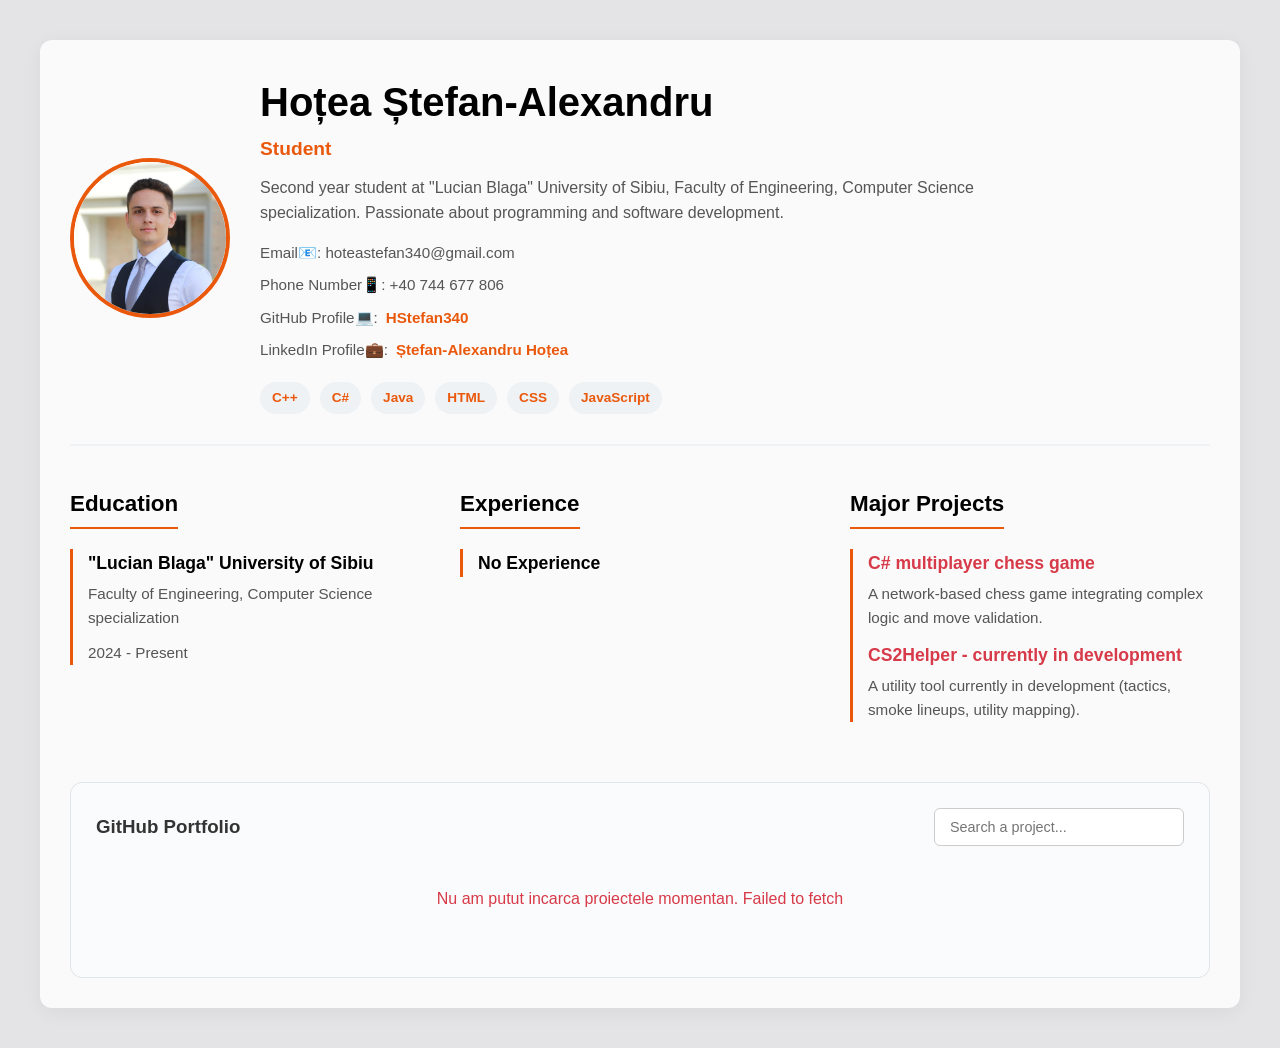
==== index.html @ 30e61c51 "Personal Web Page V1.0" ====
<!DOCTYPE html>
<html lang = "ro">
    <head>
        <meta charset = "UTF-8">
        <meta name = "viewport" content = "width=device-width, initial-scale = 1.0">
        
        <title>Personal Web Page</title>
        
        <link rel = "stylesheet" href = "portfolio-style.css">

        <script src = "github-api-logic.js" defer></script>
    </head>
    <body>

        <div class = "main-container">
            <header class = "profile-section">
                <div class = "profile-image-container">
                    <img src = "profile-picture.jpg" alt = "Profile Picture" class = "profile-picture">
                </div>

                <div class = "profile-info">
                    <h1>Hoțea Ștefan-Alexandru</h1>
                    <h2>Student</h2>
                    <p class = "short-description">
                        Second year student at "Lucian Blaga" University of Sibiu, Faculty of Engineering, Computer Science specialization. Passionate about programming and software development.
                    </p>

                    <div class = "contact-info">
                        <p>Email📧: hoteastefan340@gmail.com</p>
                        <p>Phone Number📱: +40 744 677 806</p>
                        <p>GitHub Profile💻: <a href = "https://github.com/HStefan340" target = "_blank">HStefan340</a></p>
                        <p>LinkedIn Profile💼: <a href = "https://www.linkedin.com/in/%C8%99tefan-alexandru-ho%C8%9Bea-47540a3b8/" target = "_blank">Ștefan-Alexandru Hoțea</a></p>
                    </div>

                    <div class = "skills-container">
                        <span>C++</span>
                        <span>C#</span>
                        <span>Java</span>
                        <span>HTML</span>
                        <span>CSS</span>
                        <span>JavaScript</span>
                    </div>
                </div>
            </header>

            <div class = "cv-grid">
                <section class = "cv-section">
                    <h3>Education</h3>
                    <article class = "education-section">
                        <h4>"Lucian Blaga" University of Sibiu</h4>
                        <p>Faculty of Engineering, Computer Science specialization</p>
                        <p>2024 - Present</p>
                    </article>
                </section>

                <section class = "cv-section">
                    <h3>Experience</h3>
                    <article class = "experience-section">
                        <h4>No Experience</h4>
                    </article>
                </section>

                <section class = "cv-section">
                    <h3>Major Projects</h3>
                    <article class = "projects-section">
                        <h4>C# multiplayer chess game </h4>
                        <p>A network-based chess game integrating complex logic and move validation.</p>

                        <h4>CS2Helper - currently in development</h4>
                        <p>A utility tool currently in development (tactics, smoke lineups, utility mapping).</p>
                    </article>
                </section>
            </div>

            <section class = "github-portfolio-section">
                <div class = "portfolio-header">
                    <h3>GitHub Portfolio</h3>
                    <input type = "text" id = "project-search-input" class = "search-input" placeholder = "Search a project...">
                </div>

                <div id = "api-loading-message" class = "loading-indicator">
                    <div class = "spinner"></div>
                    <p class = "loading-text">Loading projects...</p>
                </div>

                <p id = "connection-error-container" class = "error-message hidden"></p>

                <div id = "github-projects-grid" class = "projects-grid"></div>
            </section>
        </div>
        
    </body>
</html>
---- portfolio-style.css ----
*{
    box-sizing: border-box;
    margin: 0;
    padding: 0;
    font-family: 'Segoe UI', Tahoma, Geneva, Verdana, sans-serif;
}

body{
    background-color: #e4e4e7;
    color: #333;
    line-height: 1.6;
}

.main-container{
    width: 95%;
    max-width: 1200px;
    margin: 40px auto;
    padding: 30px;
    background-color: #fafafa;
    border-radius: 12px;
    box-shadow: 0 4px 20px rgba(0, 0, 0, 0.05);
}

.profile-section{
    display: flex;
    align-items: center;
    gap: 30px;
    padding-bottom: 30px;
    border-bottom: 2px solid #eef2f5;
    margin-bottom: 40px;
}

.profile-picture{
    width: 160px;
    height: 160px;
    border-radius: 50%;
    object-fit: cover;
    border: 4px solid #ea580c;
}

.profile-info h1{
    font-size: 2.5rem;
    color: #000;
}

.profile-info h2{
    font-size: 1.2rem;
    color: #ea580c;
    margin-bottom: 10px;
}

.contact-info{
    display: flex;
    flex-direction: column;
    gap: 8px;
    margin-bottom: 20px;
    font-size: 0.95rem;
    color: #555;
}

.contact-info p{
    display: flex;
    align-items: center;
    gap: 8px;
}

.contact-info a{
    color: #ea580c;
    text-decoration: none;
    font-weight: 600;
    transition: color 0.2s ease;
}

.contact-info a:hover{
    color: #c2410c; 
    text-decoration: underline;
}

.short-description{
    color: #555;
    margin-bottom: 15px;
    max-width: 800px;
}

.skills-container{
    display: flex;
    flex-wrap: wrap;
    gap: 10px;
}

.skills-container span{
    background-color: #eef2f5;
    color: #ea580c;
    padding: 5px 12px;
    border-radius: 20px;
    font-size: 0.85rem;
    font-weight: 600; 
}

.cv-grid{
    display: grid;
    grid-template-columns: repeat(3, 1fr);
    gap: 30px;
    margin-bottom: 40px;
}

.cv-section h3{
    font-size: 1.4rem;
    margin-bottom: 20px;
    color: #000;
    border-bottom: 2px solid #ea580c;
    display: inline-block;
    padding-bottom: 5px;
}

.education-section, .experience-section, .projects-section{
    margin-bottom: 20px;
    padding-left: 15px;
    border-left: 3px solid #ea580c;
}

.education-section h4, .experience-section h4, .projects-section h4{
    color: #000;
    font-size: 1.1rem;
    margin-bottom: 5px;
}

.education-section p, .experience-section p, .projects-section p{
    font-size: 0.95rem;
    color: #555;
    margin-bottom: 10px;
}

.projects-section{
    border-left-color: #ea580c;
}

.projects-section h4{
    font-weight: 700;
    color: #d73a49;
}

.github-portfolio-section{
    background-color: #fafbfc;
    padding: 25px;
    border-radius: 12px;
    border: 1px solid #e1e4e8;
}

.portfolio-header {
    display: flex;
    justify-content: space-between;
    align-items: center;
    margin-bottom: 20px;
}

.search-input{
    padding: 10px 15px;
    border: 1px solid #ccc;
    border-radius: 6px;
    width: 250px;
    font-size: 0.9rem;
}

.projects-grid{
    display: grid;
    grid-template-columns: repeat(auto-fill, minmax(300px, 1fr));
    gap: 20px;
    margin-top: 20px;
}

.hidden{
    display: none !important;
}

.loading-indicator{
    display: flex;
    flex-direction: column;
    align-items: center;
    justify-content: center;
    padding: 40px;
    gap: 15px;
}

.spinner{
    width: 50px;
    height: 50px;
    border: 5px solid #eef2f5;
    border-top: 5px solid #e11d48;
    border-radius: 50%;
    animation: spin 1s linear infinite;
}

.loading-text{
    color: #e11d48;
    font-weight: 600;
    font-size: 1.1rem;
}

@keyframes spin{
    0% { transform: rotate(0deg); }
    100% { transform: rotate(360deg); }
}

.error-message{
    color: #d73a49;
    text-align: center;
    padding: 20px;
}

.project-card{
    background: #fff;
    border: 1px solid #e1e4e8;
    border-radius: 8px;
    padding: 20px;
    box-shadow: 0 2px 5px rgba(0, 0, 0, 0.02);
    display: flex;
    flex-direction: column;
}

.project-card h4{
    color: #e11d48;
    font-size: 1.2rem;
    margin-bottom: 10px;
}

.project-description{
    flex-grow: 1;
    font-size: 0.95rem;
    color: #586069;
    margin-bottom: 15px;
}

.project-stats{
    display: flex;
    gap: 15px;
    font-size: 0.85rem;
    color: #586069;
    align-items: center;
}

.language-tag{
    background-color: #f1f8ff;
    color: #e11d48;
    padding: 3px 8px;
    border-radius: 12px;
    font-weight: bold;
}

.github-link{
    display: inline-block;
    text-align: center;
    background-color: #2ea44f;
    color: white;
    text-decoration: none;
    padding: 8px 12px;
    border-radius: 6px;
    font-size: 0.9rem;
    font-weight: 600;
}

.github-link:hover{
    background-color: #2c974b;
}

@media screen and (max-width: 768px){
    .main-container{
        margin: 20px auto;
        padding: 15px;
    }

    .profile-section{
        flex-direction: column;
        text-align: center;
        gap: 15px;
    }

    .skills-container{
        justify-content: center;
    }

    .cv-grid{
        grid-template-columns: 1fr;
        gap: 20px;
    }

    .portfolio-header{
        flex-direction: column;
        gap: 15px;
        align-items: stretch;
    }

    .search-input{
        width: 100%;
    }
}
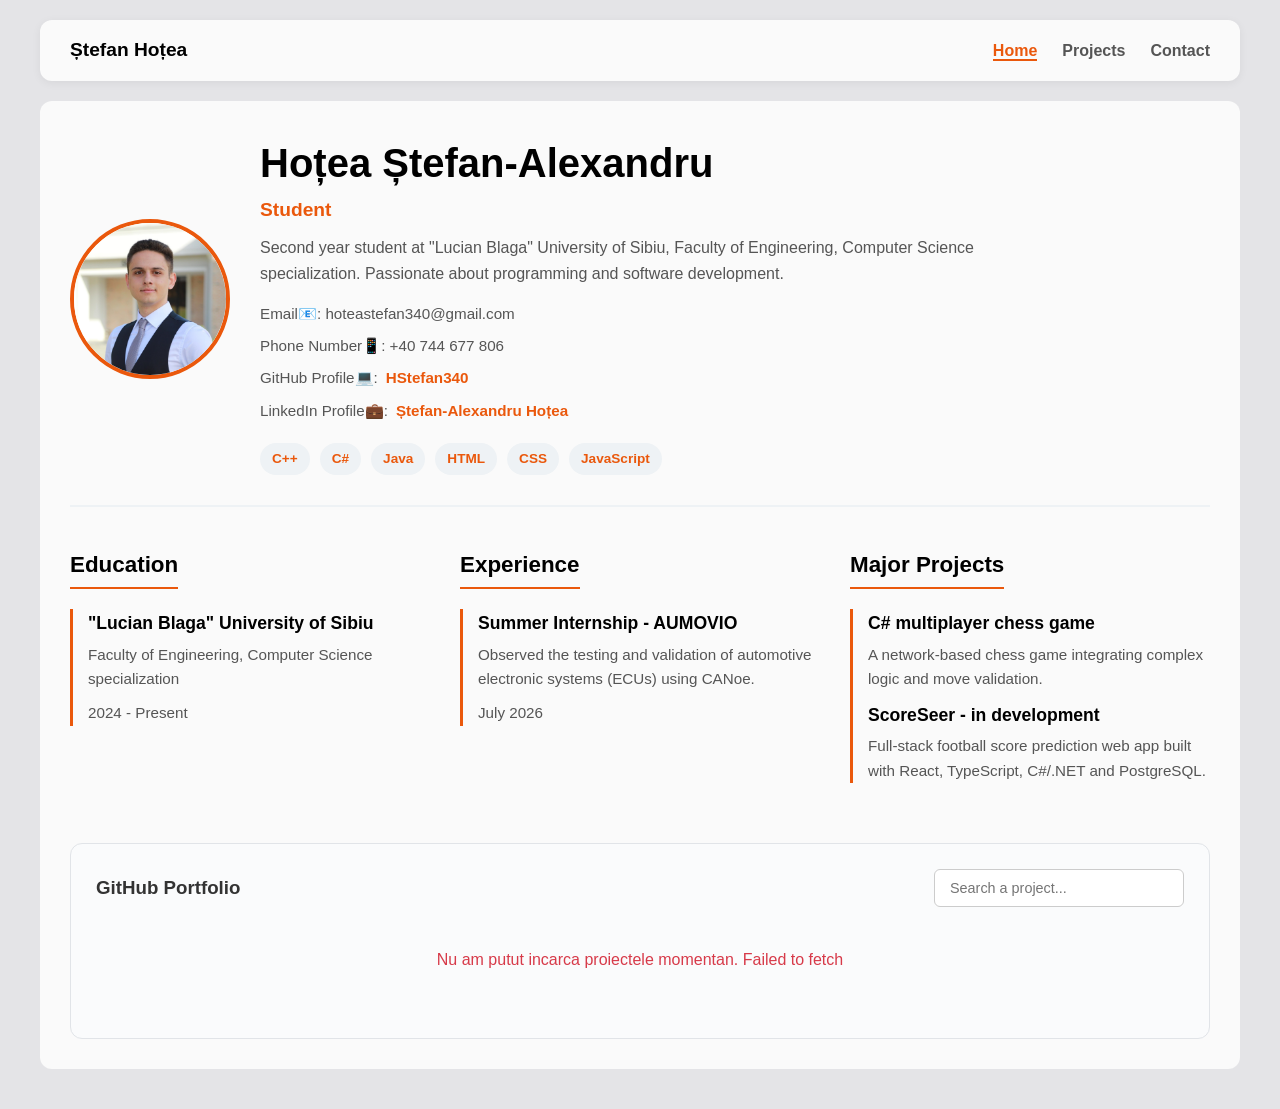
==== commit 6bd5cff4: "Added contact page with form validation, navigation bar and update experience/projects" ====
--- a/index.html
+++ b/index.html
@@ -1,5 +1,5 @@
 <!DOCTYPE html>
-<html lang = "ro">
+<html lang = "en">
     <head>
         <meta charset = "UTF-8">
         <meta name = "viewport" content = "width=device-width, initial-scale = 1.0">
@@ -8,9 +8,25 @@
         
         <link rel = "stylesheet" href = "portfolio-style.css">
 
+        <script src = "navigation.js" defer></script>
         <script src = "github-api-logic.js" defer></script>
     </head>
     <body>
+        <nav class = "site-nav">
+            <a href = "index.html" class = "nav-brand"> Ștefan Hoțea </a>
+
+            <button type = "button" class = "menu-toggle" aria-label = "Toggle menu" aria-expanded = "false">
+                <span></span>
+                <span></span>
+                <span></span>
+            </button>
+
+            <ul class = "nav-menu">
+                <li><a href = "index.html" class = "nav-link current">Home</a></li>
+                <li><a href = "#portfolio" class = "nav-link">Projects</a></li>
+                <li><a href = "contact.html" class = "nav-link">Contact</a></li>
+            </ul>
+        </nav>
 
         <div class = "main-container">
             <header class = "profile-section">
@@ -56,7 +72,9 @@
                 <section class = "cv-section">
                     <h3>Experience</h3>
                     <article class = "experience-section">
-                        <h4>No Experience</h4>
+                        <h4>Summer Internship - AUMOVIO</h4>
+                        <p>Observed the testing and validation of automotive electronic systems (ECUs) using CANoe.</p>
+                        <p>July 2026</p>
                     </article>
                 </section>
 
@@ -66,13 +84,13 @@
                         <h4>C# multiplayer chess game </h4>
                         <p>A network-based chess game integrating complex logic and move validation.</p>
 
-                        <h4>CS2Helper - currently in development</h4>
-                        <p>A utility tool currently in development (tactics, smoke lineups, utility mapping).</p>
+                        <h4>ScoreSeer - in development</h4>
+                        <p>Full-stack football score prediction web app built with React, TypeScript, C#/.NET and PostgreSQL.</p>
                     </article>
                 </section>
             </div>
 
-            <section class = "github-portfolio-section">
+            <section id = "portfolio" class = "github-portfolio-section">
                 <div class = "portfolio-header">
                     <h3>GitHub Portfolio</h3>
                     <input type = "text" id = "project-search-input" class = "search-input" placeholder = "Search a project...">
--- a/portfolio-style.css
+++ b/portfolio-style.css
@@ -7,7 +7,7 @@
 
 body{
     background-color: #e4e4e7;
-    color: #333;
+    color: #333;/**/
     line-height: 1.6;
 }
 
@@ -18,7 +18,6 @@
     padding: 30px;
     background-color: #fafafa;
     border-radius: 12px;
-    box-shadow: 0 4px 20px rgba(0, 0, 0, 0.05);
 }
 
 .profile-section{
@@ -49,6 +48,12 @@
     margin-bottom: 10px;
 }
 
+.short-description{
+    color: #555;
+    margin-bottom: 15px;
+    max-width: 800px;
+}
+
 .contact-info{
     display: flex;
     flex-direction: column;
@@ -74,12 +79,6 @@
 .contact-info a:hover{
     color: #c2410c; 
     text-decoration: underline;
-}
-
-.short-description{
-    color: #555;
-    margin-bottom: 15px;
-    max-width: 800px;
 }
 
 .skills-container{
@@ -131,15 +130,6 @@
     margin-bottom: 10px;
 }
 
-.projects-section{
-    border-left-color: #ea580c;
-}
-
-.projects-section h4{
-    font-weight: 700;
-    color: #d73a49;
-}
-
 .github-portfolio-section{
     background-color: #fafbfc;
     padding: 25px;
@@ -177,7 +167,6 @@
     display: flex;
     flex-direction: column;
     align-items: center;
-    justify-content: center;
     padding: 40px;
     gap: 15px;
 }
@@ -210,10 +199,9 @@
 
 .project-card{
     background: #fff;
-    border: 1px solid #e1e4e8;
+    border: 1px solid #e11d48;
     border-radius: 8px;
     padding: 20px;
-    box-shadow: 0 2px 5px rgba(0, 0, 0, 0.02);
     display: flex;
     flex-direction: column;
 }
@@ -237,6 +225,7 @@
     font-size: 0.85rem;
     color: #586069;
     align-items: center;
+    margin-bottom: 5px;
 }
 
 .language-tag{
@@ -263,6 +252,88 @@
     background-color: #2c974b;
 }
 
+:root{
+    --primary-color: #ea580c;
+    --primary-dark: #c2410c;
+    --error-color: #d73a49;
+    --success-color: #2ea44f;
+}
+
+html{
+    scroll-behavior: smooth;
+}
+
+#portfolio{
+    scroll-margin-top: 100px;
+}
+
+.site-nav{
+    position: sticky;
+    top: 0;
+    z-index: 100;
+    display: flex;
+    flex-wrap: wrap;
+    justify-content: space-between;
+    align-items: center;
+    width: 95%;
+    max-width: 1200px;
+    margin: 20px auto 0;
+    padding: 15px 30px;
+    background-color: #fafafa;
+    border-radius: 12px;
+    box-shadow: 0 2px 10px rgba(0, 0, 0, 0.06);
+}
+
+.site-nav + .main-container{
+    margin-top: 20px;
+}
+
+.nav-brand{
+    font-size: 1.2rem;
+    font-weight: 700;
+    color: #000;
+    text-decoration: none;
+}
+
+.nav-menu{
+    display: flex;
+    gap: 25px;
+    list-style: none;
+}
+
+.nav-link{
+    color: #555;
+    font-weight: 600;
+    text-decoration: none;
+    border-bottom: 2px solid transparent;
+    transition: 0.2s;
+}
+
+.nav-link:hover, .nav-link.current{
+    color: var(--primary-color);
+    border-bottom-color: var(--primary-color);
+}
+
+.menu-toggle{
+    display: none;
+    flex-direction: column;
+    gap: 5px;
+    background: none;
+    border: none;
+    cursor: pointer;
+}
+
+.menu-toggle span{
+    width: 25px;
+    height: 3px;
+    background-color: #000;
+    transition: 0.3s;
+}
+
+.site-nav.open span:nth-child(1){transform: translateY(8px) rotate(45deg);}
+.site-nav.open span:nth-child(2){opacity: 0;}
+.site-nav.open span:nth-child(3){transform: translateY(-8px) rotate(-45deg);}
+
 @media screen and (max-width: 768px){
     .main-container{
         margin: 20px auto;
@@ -293,4 +364,28 @@
     .search-input{
         width: 100%;
     }
+
+    .site-nav{
+        padding: 15px;
+    }
+
+    .menu-toggle{
+        display: flex;
+    }
+
+    .nav-menu{
+        flex-direction: column;
+        width: 100%;
+        gap: 15px;
+        max-height: 0;
+        overflow: hidden;
+        visibility: hidden;
+        transition: 0.3s;
+    }
+
+    .site-nav.open .nav-menu{
+        max-height: 200px;
+        padding-top: 15px;
+        visibility: visible;
+    }
 }
